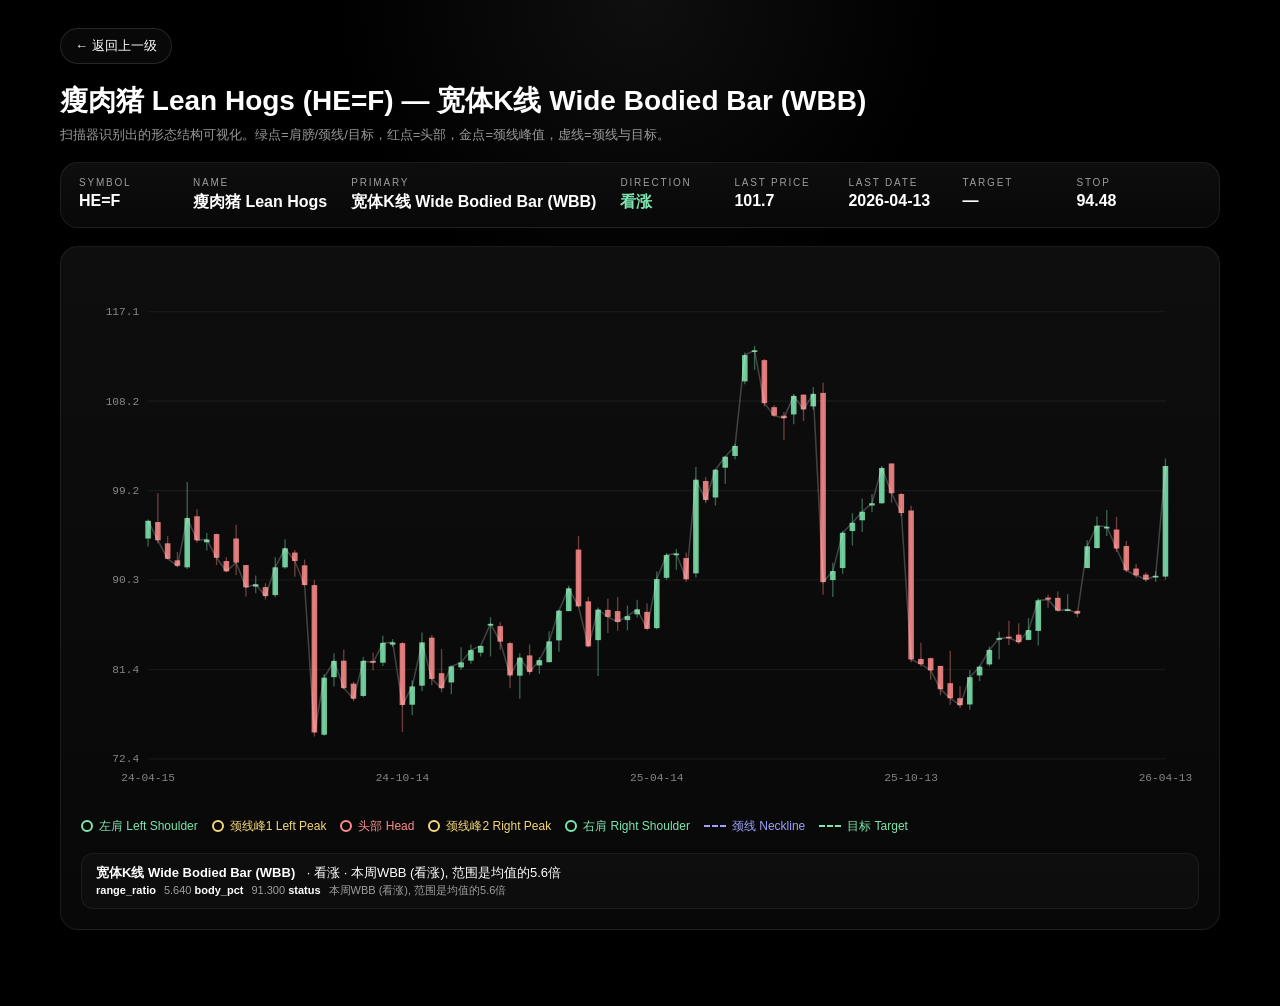
==== debug.html @ fc5777c6 "feat: Peter Brandt chart pattern gallery + weekly scanner - 11 animated classic patterns (gallery ta" ====
<!DOCTYPE html>
<html lang="zh-CN">
<head>
  <meta charset="UTF-8" />
  <meta name="viewport" content="width=device-width, initial-scale=1.0" />
  <title>Pattern Debug — Scanner Validation</title>
  <link rel="stylesheet" href="./style.css?v=7" />
  <style>
    .debug-wrap {
      max-width: 1200px;
      margin: 28px auto;
      padding: 0 20px 48px;
    }
    .debug-title { margin: 0 0 6px; font-size: 28px; font-weight: 600; }
    .debug-subtitle { margin: 0 0 18px; color: var(--muted); font-size: 13px; }
    .debug-meta {
      display: flex;
      flex-wrap: wrap;
      gap: 24px;
      padding: 14px 18px;
      border-radius: 18px;
      background:
        linear-gradient(180deg, rgba(255,255,255,0.035), rgba(255,255,255,0.01)),
        var(--panel);
      border: 1px solid var(--panel-border);
      margin-bottom: 18px;
    }
    .debug-meta-cell { display: flex; flex-direction: column; gap: 4px; min-width: 90px; }
    .debug-meta-label {
      font-size: 10px; letter-spacing: 0.18em; text-transform: uppercase;
      color: var(--muted);
    }
    .debug-meta-value { font-size: 16px; font-weight: 600; color: var(--text); }
    .debug-meta-value.bull { color: #7ee7b0; }
    .debug-meta-value.bear { color: #ff8c8c; }

    .chart-panel {
      padding: 20px;
      border-radius: 18px;
      background:
        linear-gradient(180deg, rgba(255,255,255,0.035), rgba(255,255,255,0.01)),
        var(--panel);
      border: 1px solid var(--panel-border);
    }
    .chart-svg {
      width: 100%;
      height: auto;
      aspect-ratio: 1000 / 480;
      display: block;
    }

    .legend {
      display: flex;
      flex-wrap: wrap;
      gap: 14px;
      margin-top: 14px;
      font-size: 12px;
      color: var(--muted);
    }
    .legend-item { display: inline-flex; align-items: center; gap: 6px; }
    .legend-dot {
      width: 12px; height: 12px; border-radius: 50%;
      border: 2px solid currentColor;
    }
    .legend-line {
      width: 22px; height: 0;
      border-top: 2px dashed currentColor;
    }

    .role-ls { color: #7ee7b0; }
    .role-lp { color: #f5d87a; }
    .role-head { color: #ff8c8c; }
    .role-rp { color: #f5d87a; }
    .role-rs { color: #7ee7b0; }
    .role-neckline { color: #a0a0ff; }
    .role-target { color: #7ee7b0; }

    .pattern-list {
      list-style: none;
      padding: 0; margin: 18px 0 0;
      display: grid; gap: 10px;
    }
    .pattern-list li {
      padding: 10px 14px;
      border-radius: 12px;
      background: rgba(255,255,255,0.025);
      border: 1px solid rgba(255,255,255,0.06);
      font-size: 13px;
    }
    .pattern-list li strong { color: var(--text); margin-right: 8px; }

    .back-link {
      appearance: none;
      cursor: pointer;
      font: inherit;
      display: inline-flex; align-items: center; gap: 6px;
      padding: 8px 14px; border-radius: 999px;
      border: 1px solid rgba(255,255,255,0.12);
      background: rgba(255,255,255,0.03);
      color: var(--text); text-decoration: none;
      font-size: 13px;
      margin-bottom: 18px;
    }
    .back-link:hover { background: rgba(255,255,255,0.08); }

    .anchor-label {
      font-family: "SF Mono", "JetBrains Mono", monospace;
      font-size: 10px;
      fill: rgba(255,255,255,0.9);
      text-anchor: middle;
      font-weight: 600;
    }
    .axis-label {
      font-size: 10px;
      fill: rgba(255,255,255,0.5);
      font-family: "SF Mono", "JetBrains Mono", monospace;
    }
  </style>
</head>
<body>
  <main class="debug-wrap">
    <button type="button" class="back-link" id="back-btn">← 返回上一级</button>
    <h1 class="debug-title" id="t-title">Pattern Debug</h1>
    <p class="debug-subtitle" id="t-subtitle">扫描器识别出的形态结构可视化。绿点=肩膀/颈线/目标，红点=头部，金点=颈线峰值，虚线=颈线与目标。</p>

    <div class="debug-meta" id="meta"></div>

    <section class="chart-panel">
      <svg id="chart" class="chart-svg" viewBox="0 0 1000 480" fill="none" aria-label="Pattern debug chart"></svg>
      <div class="legend">
        <span class="legend-item role-ls"><span class="legend-dot"></span>左肩 Left Shoulder</span>
        <span class="legend-item role-lp"><span class="legend-dot"></span>颈线峰1 Left Peak</span>
        <span class="legend-item role-head"><span class="legend-dot"></span>头部 Head</span>
        <span class="legend-item role-rp"><span class="legend-dot"></span>颈线峰2 Right Peak</span>
        <span class="legend-item role-rs"><span class="legend-dot"></span>右肩 Right Shoulder</span>
        <span class="legend-item role-neckline"><span class="legend-line"></span>颈线 Neckline</span>
        <span class="legend-item role-target"><span class="legend-line"></span>目标 Target</span>
      </div>
      <ul class="pattern-list" id="patterns"></ul>
    </section>
  </main>
  <script>
    const SVG_NS = "http://www.w3.org/2000/svg";
    const params = new URLSearchParams(location.search);
    const symbol = params.get("symbol") || "HE=F";
    const fileName = `debug-${symbol.replace(/[=-]/g, "").toLowerCase()}.json`;

    document.getElementById("back-btn").addEventListener("click", () => {
      if (history.length > 1 && document.referrer) {
        history.back();
      } else {
        location.href = "./";
      }
    });

    const chart = document.getElementById("chart");
    const metaEl = document.getElementById("meta");
    const patternsEl = document.getElementById("patterns");
    const titleEl = document.getElementById("t-title");

    const W = 1000, H = 480;
    const PAD = { top: 40, right: 30, bottom: 40, left: 60 };

    function create(tag, attrs = {}, text = "") {
      const el = document.createElementNS(SVG_NS, tag);
      for (const [k, v] of Object.entries(attrs)) el.setAttribute(k, v);
      if (text) el.textContent = text;
      return el;
    }

    function formatDate(str) {
      return str.slice(5); // MM-DD
    }

    function buildMeta(data) {
      const primary = data.primaryPattern || "—";
      const dir = data.netDirection || "";
      const dirClass = dir.includes("涨") ? "bull" : dir.includes("跌") ? "bear" : "";
      const cells = [
        ["Symbol", data.symbol],
        ["Name", data.name],
        ["Primary", primary],
        ["Direction", dir, dirClass],
        ["Last Price", data.lastPrice],
        ["Last Date", data.lastDate],
        ["Target", data.primaryTarget],
        ["Stop", data.stopLoss],
      ];
      metaEl.innerHTML = cells.map(([l, v, cls = ""]) =>
        `<div class="debug-meta-cell">
          <span class="debug-meta-label">${l}</span>
          <span class="debug-meta-value ${cls}">${v ?? "—"}</span>
        </div>`
      ).join("");
    }

    function listPatterns(data) {
      patternsEl.innerHTML = data.patterns.map((p) => {
        const extras = Object.entries(p)
          .filter(([k]) => !["pattern", "symbol", "name", "last_price", "last_date", "direction"].includes(k))
          .map(([k, v]) => `<strong>${k}</strong>${typeof v === "number" ? v.toFixed(3) : v}`)
          .join(" ");
        return `<li><strong>${p.pattern}</strong> · ${p.direction || ""} · ${p.status || ""}<br><span style="color:var(--muted);font-size:11px">${extras}</span></li>`;
      }).join("");
    }

    function drawChart(data) {
      const bars = data.bars;
      const closes = bars.map((b) => b.close);
      const highs = bars.map((b) => b.high);
      const lows = bars.map((b) => b.low);

      const neckline = data.patterns.find((p) => p.neckline)?.neckline;
      const target = data.primaryTarget;
      const stop = data.stopLoss;

      const yMin = Math.min(...lows, target ?? Infinity, stop ?? Infinity) * 0.97;
      const yMax = Math.max(...highs, target ?? -Infinity, stop ?? -Infinity) * 1.03;

      const innerW = W - PAD.left - PAD.right;
      const innerH = H - PAD.top - PAD.bottom;

      const xScale = (i) => PAD.left + (i / (bars.length - 1)) * innerW;
      const yScale = (p) => PAD.top + innerH - ((p - yMin) / (yMax - yMin)) * innerH;

      // Y grid lines
      const gridCount = 5;
      for (let g = 0; g <= gridCount; g++) {
        const price = yMin + (yMax - yMin) * (g / gridCount);
        const y = yScale(price);
        chart.appendChild(create("line", {
          x1: PAD.left, x2: W - PAD.right, y1: y, y2: y,
          stroke: "rgba(255,255,255,0.06)", "stroke-width": 1,
        }));
        chart.appendChild(create("text", {
          x: PAD.left - 8, y: y + 3, "text-anchor": "end", class: "axis-label",
        }, price.toFixed(1)));
      }

      // Candle-like line chart (HLC bars)
      bars.forEach((b, i) => {
        const x = xScale(i);
        const yH = yScale(b.high);
        const yL = yScale(b.low);
        const yC = yScale(b.close);
        const yO = yScale(b.open);
        const bullish = b.close >= b.open;
        const color = bullish ? "rgba(126,231,176,0.4)" : "rgba(255,140,140,0.4)";
        chart.appendChild(create("line", {
          x1: x, x2: x, y1: yH, y2: yL,
          stroke: color, "stroke-width": 1.2,
        }));
        const top = Math.min(yO, yC);
        const h = Math.max(1.5, Math.abs(yC - yO));
        const bodyColor = bullish ? "rgba(126,231,176,0.85)" : "rgba(255,140,140,0.85)";
        chart.appendChild(create("rect", {
          x: x - 2.5, y: top, width: 5, height: h,
          fill: bodyColor,
        }));
      });

      // Close line overlay (subtle)
      let linePath = "";
      closes.forEach((c, i) => {
        linePath += `${i === 0 ? "M" : "L"} ${xScale(i)} ${yScale(c)} `;
      });
      chart.appendChild(create("path", {
        d: linePath.trim(),
        stroke: "rgba(255,255,255,0.22)",
        "stroke-width": 1.4,
        fill: "none",
      }));

      // X axis dates
      const labelIndices = [0, Math.floor(bars.length * 0.25), Math.floor(bars.length * 0.5), Math.floor(bars.length * 0.75), bars.length - 1];
      labelIndices.forEach((i) => {
        chart.appendChild(create("text", {
          x: xScale(i), y: H - PAD.bottom + 20, "text-anchor": "middle", class: "axis-label",
        }, bars[i].date.slice(2)));
      });

      // Pattern anchors (Inv H&S or H&S Top)
      const hs = data.patterns.find((p) => p.left_shoulder !== undefined);
      if (hs) {
        const anchors = [
          { idx: hs.left_shoulder, role: "ls", label: "LS", color: "#7ee7b0", price: lows[hs.left_shoulder] },
          { idx: hs.left_peak, role: "lp", label: "LP", color: "#f5d87a", price: highs[hs.left_peak] },
          { idx: hs.head, role: "head", label: "HEAD", color: "#ff8c8c", price: lows[hs.head] },
          { idx: hs.right_peak, role: "rp", label: "RP", color: "#f5d87a", price: highs[hs.right_peak] },
          { idx: hs.right_shoulder, role: "rs", label: "RS", color: "#7ee7b0", price: lows[hs.right_shoulder] },
        ];

        // Lines connecting anchors (pattern shape)
        let shapePath = "";
        anchors.forEach((a, i) => {
          shapePath += `${i === 0 ? "M" : "L"} ${xScale(a.idx)} ${yScale(a.price)} `;
        });
        chart.appendChild(create("path", {
          d: shapePath.trim(),
          stroke: "rgba(255,255,255,0.55)",
          "stroke-width": 2.5,
          "stroke-dasharray": "0",
          fill: "none",
          class: "pattern-shape",
          opacity: 0,
        }));

        // Neckline (horizontal at hs.neckline, extended to last bar)
        if (hs.neckline) {
          const yNeck = yScale(hs.neckline);
          chart.appendChild(create("line", {
            x1: xScale(hs.left_peak), x2: W - PAD.right,
            y1: yNeck, y2: yNeck,
            stroke: "#a0a0ff",
            "stroke-width": 2,
            "stroke-dasharray": "6 4",
            class: "neckline-anim",
            opacity: 0,
          }));
          chart.appendChild(create("text", {
            x: W - PAD.right - 6, y: yNeck - 6, "text-anchor": "end",
            fill: "#a0a0ff", "font-size": "11px", "font-family": "monospace",
            class: "neckline-label", opacity: 0,
          }, `Neckline ${hs.neckline}`));
        }

        // Target line (horizontal)
        if (target) {
          const yT = yScale(target);
          chart.appendChild(create("line", {
            x1: xScale(hs.right_shoulder), x2: W - PAD.right,
            y1: yT, y2: yT,
            stroke: "#7ee7b0",
            "stroke-width": 2,
            "stroke-dasharray": "6 4",
            class: "target-anim", opacity: 0,
          }));
          chart.appendChild(create("text", {
            x: W - PAD.right - 6, y: yT - 6, "text-anchor": "end",
            fill: "#7ee7b0", "font-size": "11px", "font-family": "monospace",
            class: "target-label", opacity: 0,
          }, `Target ${target}`));
        }

        // Anchor markers (big dots with labels)
        anchors.forEach((a, i) => {
          const x = xScale(a.idx);
          const y = yScale(a.price);
          chart.appendChild(create("circle", {
            cx: x, cy: y, r: 0,
            fill: a.color, "fill-opacity": 0.25,
            stroke: a.color, "stroke-width": 2.5,
            class: "anchor-dot", "data-i": i,
          }));
          chart.appendChild(create("text", {
            x: x, y: a.role === "head" ? y + 22 : y - 12,
            class: "anchor-label",
            opacity: 0, "data-i": i,
            fill: a.color,
          }, a.label));
        });

        // Animate reveal
        animateReveal(anchors);
      }
    }

    function animateReveal(anchors) {
      const dots = document.querySelectorAll(".anchor-dot");
      const labels = document.querySelectorAll(".anchor-label");
      const shape = document.querySelector(".pattern-shape");
      const neckline = document.querySelector(".neckline-anim");
      const necklineLabel = document.querySelector(".neckline-label");
      const targetLine = document.querySelector(".target-anim");
      const targetLabel = document.querySelector(".target-label");

      let step = 0;
      function next() {
        if (step < anchors.length) {
          const d = dots[step];
          const l = labels[step];
          if (d) {
            d.setAttribute("r", "9");
            d.style.transition = "r 400ms ease";
          }
          if (l) {
            l.setAttribute("opacity", "1");
            l.style.transition = "opacity 400ms ease";
          }
          step++;
          setTimeout(next, 450);
        } else if (step === anchors.length) {
          if (shape) { shape.style.transition = "opacity 600ms ease"; shape.setAttribute("opacity", "0.9"); }
          step++;
          setTimeout(next, 650);
        } else if (step === anchors.length + 1) {
          if (neckline) { neckline.style.transition = "opacity 500ms ease"; neckline.setAttribute("opacity", "1"); }
          if (necklineLabel) { necklineLabel.style.transition = "opacity 500ms ease"; necklineLabel.setAttribute("opacity", "1"); }
          step++;
          setTimeout(next, 550);
        } else if (step === anchors.length + 2) {
          if (targetLine) { targetLine.style.transition = "opacity 500ms ease"; targetLine.setAttribute("opacity", "1"); }
          if (targetLabel) { targetLabel.style.transition = "opacity 500ms ease"; targetLabel.setAttribute("opacity", "1"); }
        }
      }
      setTimeout(next, 500);
    }

    fetch(`./data/${fileName}`)
      .then((r) => {
        if (!r.ok) throw new Error(`HTTP ${r.status}`);
        return r.json();
      })
      .then((data) => {
        const suffix = data.primaryPattern ? ` — ${data.primaryPattern}` : "";
        titleEl.textContent = `${data.name || data.symbol} (${data.symbol})${suffix}`;
        if ((!data.patterns || data.patterns.length === 0) && document.getElementById("t-subtitle")) {
          document.getElementById("t-subtitle").textContent = "该品种本周无识别形态，仅显示周线价格。";
        }
        buildMeta(data);
        drawChart(data);
        listPatterns(data);
      })
      .catch((err) => {
        titleEl.textContent = `加载失败 / Load failed: ${err.message}`;
      });
  </script>
</body>
</html>
---- style.css ----
:root {
  color-scheme: dark;
  --bg: #000;
  --panel: #050505;
  --panel-border: rgba(255, 255, 255, 0.08);
  --text: #fff;
  --muted: rgba(255, 255, 255, 0.6);
}

* {
  box-sizing: border-box;
}

html,
body {
  margin: 0;
  min-height: 100%;
}

body {
  font-family: "SF Pro Display", "PingFang SC", "Helvetica Neue", sans-serif;
  background:
    radial-gradient(circle at 50% 0%, rgba(255, 255, 255, 0.06), transparent 26%),
    #000;
  color: var(--text);
}

body.modal-open {
  overflow: hidden;
}

.page {
  min-height: 100vh;
  padding: 28px 20px 48px;
}

.hero {
  max-width: 1080px;
  margin: 0 auto 22px;
}

.hero-bar {
  display: flex;
  justify-content: flex-end;
  align-items: center;
  gap: 10px;
  margin-bottom: 14px;
}

.lang-switch {
  display: inline-flex;
  align-items: center;
  gap: 4px;
  padding: 3px;
  border-radius: 999px;
  border: 1px solid rgba(255, 255, 255, 0.1);
  background: rgba(255, 255, 255, 0.03);
}

.lang-button {
  appearance: none;
  border: 0;
  background: transparent;
  color: var(--muted);
  font: inherit;
  font-size: 11px;
  line-height: 1;
  padding: 7px 10px;
  border-radius: 999px;
  cursor: pointer;
}

.lang-button.is-active {
  background: rgba(255, 255, 255, 0.12);
  color: var(--text);
}

.repo-link {
  display: inline-flex;
  align-items: center;
  justify-content: center;
  gap: 6px;
  min-width: 78px;
  padding: 8px 11px;
  border-radius: 999px;
  border: 1px solid rgba(255, 255, 255, 0.12);
  background: rgba(255, 255, 255, 0.04);
  color: var(--text);
  text-decoration: none;
  font-size: 12px;
  line-height: 1;
  transition:
    background 180ms ease,
    border-color 180ms ease,
    transform 180ms ease;
}

.repo-link:hover {
  background: rgba(255, 255, 255, 0.08);
  border-color: rgba(255, 255, 255, 0.2);
  transform: translateY(-1px);
}

.repo-link-icon {
  width: 13px;
  height: 13px;
  flex-shrink: 0;
}

.repo-link-text {
  white-space: nowrap;
}

.showcase {
  max-width: 1080px;
  margin: 0 auto;
}

.eyebrow {
  margin: 0 0 10px;
  font-size: 11px;
  letter-spacing: 0.22em;
  text-transform: uppercase;
  color: var(--muted);
}

.hero h1 {
  margin: 0;
  font-size: clamp(24px, 4vw, 42px);
  line-height: 1.08;
  font-weight: 600;
}

.gallery {
  display: grid;
  grid-template-columns: repeat(auto-fit, minmax(220px, 1fr));
  gap: 14px;
}

.view-tabs {
  display: inline-flex;
  margin-top: 18px;
  padding: 4px;
  border-radius: 999px;
  border: 1px solid rgba(255, 255, 255, 0.1);
  background: rgba(255, 255, 255, 0.03);
  gap: 2px;
}

.view-tab {
  appearance: none;
  border: 0;
  background: transparent;
  color: var(--muted);
  font: inherit;
  font-size: 13px;
  line-height: 1;
  padding: 9px 18px;
  border-radius: 999px;
  cursor: pointer;
  transition: background 180ms ease, color 180ms ease;
}

.view-tab:hover {
  color: var(--text);
}

.view-tab.is-active {
  background: rgba(255, 255, 255, 0.14);
  color: var(--text);
}

.scan-view {
  display: flex;
  flex-direction: column;
  gap: 14px;
}

.scan-header {
  display: flex;
  justify-content: flex-start;
}

.scan-summary {
  display: flex;
  flex-wrap: wrap;
  gap: 10px;
  padding: 14px 18px;
  border: 1px solid var(--panel-border);
  border-radius: 18px;
  background:
    linear-gradient(180deg, rgba(255, 255, 255, 0.035), rgba(255, 255, 255, 0.01)),
    var(--panel);
  width: 100%;
}

.scan-summary-cell {
  display: flex;
  flex-direction: column;
  gap: 4px;
  min-width: 78px;
  padding: 4px 14px;
  border-right: 1px solid rgba(255, 255, 255, 0.06);
}

.scan-summary-cell:last-child {
  border-right: 0;
}

.scan-summary-meta {
  margin-left: auto;
  text-align: right;
}

.scan-summary-label {
  font-size: 10px;
  letter-spacing: 0.18em;
  text-transform: uppercase;
  color: var(--muted);
}

.scan-summary-value {
  font-size: 18px;
  font-weight: 600;
  color: var(--text);
}

.scan-bull { color: #7ee7b0; }
.scan-bear { color: #ff8c8c; }

.scan-empty {
  margin: 20px auto;
  color: var(--muted);
  font-size: 13px;
  text-align: center;
}

.scan-grid {
  display: grid;
  grid-template-columns: repeat(auto-fit, minmax(260px, 1fr));
  gap: 14px;
}

.scan-card {
  position: relative;
  padding: 16px;
  border: 1px solid var(--panel-border);
  border-radius: 18px;
  background:
    linear-gradient(180deg, rgba(255, 255, 255, 0.035), rgba(255, 255, 255, 0.01)),
    var(--panel);
  box-shadow:
    inset 0 1px 0 rgba(255, 255, 255, 0.04),
    0 24px 60px rgba(0, 0, 0, 0.36);
  cursor: pointer;
  transition: transform 180ms ease, border-color 180ms ease;
  display: flex;
  flex-direction: column;
  gap: 10px;
  text-decoration: none;
  color: inherit;
}

.scan-card:hover {
  transform: translateY(-2px);
  border-color: rgba(255, 255, 255, 0.2);
}

.scan-card-rank {
  position: absolute;
  top: 12px;
  right: 14px;
  font-family: "SF Mono", "JetBrains Mono", "Menlo", monospace;
  font-size: 10px;
  color: rgba(255, 255, 255, 0.3);
  letter-spacing: 0.08em;
}

.scan-card-head {
  display: flex;
  align-items: flex-start;
  justify-content: space-between;
  gap: 10px;
}

.scan-card-title {
  display: flex;
  flex-direction: column;
  gap: 3px;
  min-width: 0;
}

.scan-card-symbol {
  font-family: "SF Mono", "JetBrains Mono", "Menlo", monospace;
  font-size: 10px;
  letter-spacing: 0.1em;
  color: var(--muted);
}

.scan-card-name {
  font-size: 15px;
  font-weight: 600;
  color: var(--text);
  white-space: nowrap;
  overflow: hidden;
  text-overflow: ellipsis;
}

.scan-card-badge {
  font-size: 10px;
  padding: 4px 9px;
  border-radius: 999px;
  letter-spacing: 0.1em;
  text-transform: uppercase;
  font-weight: 600;
  white-space: nowrap;
}

.scan-card-badge.bull {
  background: rgba(126, 231, 176, 0.15);
  color: #7ee7b0;
  border: 1px solid rgba(126, 231, 176, 0.3);
}

.scan-card-badge.bear {
  background: rgba(255, 140, 140, 0.15);
  color: #ff8c8c;
  border: 1px solid rgba(255, 140, 140, 0.3);
}

.scan-card-badge.neutral {
  background: rgba(255, 255, 255, 0.06);
  color: rgba(255, 255, 255, 0.7);
  border: 1px solid rgba(255, 255, 255, 0.12);
}

.scan-card-strength {
  display: flex;
  align-items: baseline;
  gap: 10px;
  padding: 2px 0 4px;
}

.scan-card-final {
  font-family: "SF Mono", "JetBrains Mono", "Menlo", monospace;
  font-size: 13px;
  color: var(--muted);
}

.scan-card-patterns {
  display: flex;
  flex-wrap: wrap;
  gap: 6px;
}

.scan-pattern-chip {
  font-size: 11px;
  padding: 4px 9px;
  border-radius: 999px;
  border: 1px solid rgba(255, 255, 255, 0.1);
  background: rgba(255, 255, 255, 0.03);
  color: #f2f2f2;
}

.scan-pattern-chip.bull { border-color: rgba(126, 231, 176, 0.35); color: #9ff0c2; }
.scan-pattern-chip.bear { border-color: rgba(255, 140, 140, 0.35); color: #ffa8a8; }

.scan-card-score {
  color: #f5d87a;
  letter-spacing: 0.12em;
  font-size: 14px;
}

.universe-view {
  display: flex;
  flex-direction: column;
  gap: 20px;
}

.universe-header {
  padding: 14px 18px;
  border: 1px solid var(--panel-border);
  border-radius: 18px;
  background:
    linear-gradient(180deg, rgba(255, 255, 255, 0.035), rgba(255, 255, 255, 0.01)),
    var(--panel);
  display: flex;
  flex-direction: column;
  gap: 4px;
}

.universe-meta {
  display: flex;
  align-items: baseline;
  gap: 12px;
}

.universe-meta-label {
  font-size: 12px;
  letter-spacing: 0.16em;
  text-transform: uppercase;
  color: var(--muted);
}

.universe-meta-count {
  font-size: 24px;
  font-weight: 600;
  color: var(--text);
}

.universe-hint {
  margin: 0;
  font-size: 12px;
  color: var(--muted);
}

.universe-groups {
  display: flex;
  flex-direction: column;
  gap: 18px;
}

.universe-group {
  border: 1px solid var(--panel-border);
  border-radius: 18px;
  background:
    linear-gradient(180deg, rgba(255, 255, 255, 0.02), rgba(255, 255, 255, 0.005)),
    var(--panel);
  padding: 18px;
}

.universe-group-head {
  display: flex;
  align-items: baseline;
  justify-content: space-between;
  margin-bottom: 14px;
  gap: 12px;
}

.universe-group-title {
  font-size: 15px;
  font-weight: 600;
  color: var(--text);
  margin: 0;
}

.universe-group-count {
  font-size: 11px;
  letter-spacing: 0.14em;
  text-transform: uppercase;
  color: var(--muted);
}

.universe-grid {
  display: grid;
  grid-template-columns: repeat(auto-fill, minmax(200px, 1fr));
  gap: 10px;
}

.universe-cell {
  display: flex;
  flex-direction: column;
  gap: 6px;
  padding: 10px 12px;
  border-radius: 12px;
  border: 1px solid rgba(255, 255, 255, 0.06);
  background: rgba(255, 255, 255, 0.02);
  text-decoration: none;
  color: inherit;
  cursor: pointer;
  transition: background 150ms ease, border-color 150ms ease, transform 150ms ease;
}

.universe-cell:hover {
  background: rgba(255, 255, 255, 0.05);
  border-color: rgba(255, 255, 255, 0.18);
  transform: translateY(-1px);
}

.universe-cell-top {
  display: flex;
  align-items: center;
  justify-content: space-between;
  gap: 8px;
}

.universe-cell-symbol {
  font-family: "SF Mono", "JetBrains Mono", "Menlo", monospace;
  font-size: 10px;
  letter-spacing: 0.08em;
  color: var(--muted);
}

.universe-cell-chart {
  height: 48px;
  border-radius: 6px;
  background: rgba(255, 255, 255, 0.015);
  display: flex;
  align-items: stretch;
  overflow: hidden;
}

.universe-cell-chart svg {
  width: 100%;
  height: 100%;
}

.universe-cell-chart-empty {
  flex: 1;
  display: grid;
  place-items: center;
  color: rgba(255, 255, 255, 0.25);
  font-size: 12px;
}

.universe-cell-name {
  font-size: 13px;
  color: var(--text);
  white-space: nowrap;
  overflow: hidden;
  text-overflow: ellipsis;
  font-weight: 500;
}

.scan-card-details {
  display: grid;
  grid-template-columns: max-content 1fr max-content 1fr;
  column-gap: 12px;
  row-gap: 5px;
  padding: 10px 0 0;
  border-top: 1px solid rgba(255, 255, 255, 0.06);
  margin: 0;
}

.scan-card-details dt {
  font-size: 10px;
  letter-spacing: 0.12em;
  text-transform: uppercase;
  color: var(--muted);
  align-self: center;
}

.scan-card-details dd {
  margin: 0;
  font-size: 13px;
  color: #f2f2f2;
  font-family: "SF Mono", "JetBrains Mono", "Menlo", monospace;
}

.curve-card {
  padding: 15px 15px 14px;
  border: 1px solid var(--panel-border);
  border-radius: 18px;
  background:
    linear-gradient(180deg, rgba(255, 255, 255, 0.035), rgba(255, 255, 255, 0.01)),
    var(--panel);
  box-shadow:
    inset 0 1px 0 rgba(255, 255, 255, 0.04),
    0 24px 60px rgba(0, 0, 0, 0.36);
  cursor: pointer;
  transition:
    transform 180ms ease,
    border-color 180ms ease,
    background 180ms ease;
}

.curve-card:hover {
  transform: translateY(-2px);
  border-color: rgba(255, 255, 255, 0.16);
}

.curve-card.is-active {
  border-color: rgba(255, 255, 255, 0.24);
  background:
    linear-gradient(180deg, rgba(255, 255, 255, 0.06), rgba(255, 255, 255, 0.015)),
    var(--panel);
}

.curve-frame {
  min-height: 180px;
  display: grid;
  place-items: center;
  border-radius: 14px;
  background:
    radial-gradient(circle, rgba(255, 255, 255, 0.055), transparent 58%),
    rgba(255, 255, 255, 0.01);
}

.curve-svg {
  width: 118px;
  height: 118px;
  overflow: visible;
  flex-shrink: 0;
}

.curve-meta {
  display: flex;
  align-items: baseline;
  justify-content: space-between;
  gap: 10px;
  margin-top: 12px;
}

.curve-title {
  margin: 0;
  font-size: 14px;
  font-weight: 600;
}

.curve-tag {
  font-size: 10px;
  letter-spacing: 0.12em;
  text-transform: uppercase;
  color: var(--muted);
  white-space: nowrap;
}

.curve-desc {
  margin: 8px 0 0;
  font-size: 12px;
  line-height: 1.5;
  color: var(--muted);
}

.viewer-modal {
  position: fixed;
  inset: 0;
  z-index: 40;
  display: grid;
  place-items: center;
  overflow-y: auto;
  overscroll-behavior: contain;
  padding: 20px 16px;
  opacity: 0;
  pointer-events: none;
  visibility: hidden;
  transition: opacity 220ms ease, visibility 0s linear 220ms;
}

.viewer-backdrop {
  position: absolute;
  inset: 0;
  background: rgba(0, 0, 0, 0.74);
  backdrop-filter: blur(10px);
  opacity: 0;
  transition: opacity 260ms ease;
}

.viewer-modal.is-open,
.viewer-modal.is-entering {
  opacity: 1;
  pointer-events: auto;
  visibility: visible;
  transition: opacity 220ms ease, visibility 0s linear 0s;
}

.viewer-modal.is-open .viewer-backdrop,
.viewer-modal.is-entering .viewer-backdrop {
  opacity: 1;
}

.viewer {
  position: relative;
  z-index: 1;
  width: min(1040px, calc(100vw - 32px));
  display: grid;
  grid-template-columns: minmax(0, 1fr) minmax(300px, 0.9fr);
  gap: 14px;
  opacity: 0;
  transform-origin: top left;
  transform:
    translate(var(--viewer-translate-x, 0), var(--viewer-translate-y, 0))
    scale(var(--viewer-scale, 0.92));
  transition:
    transform 360ms cubic-bezier(0.2, 0.8, 0.2, 1),
    opacity 220ms ease;
}

.viewer-modal.is-open .viewer {
  opacity: 1;
  transform: translate(0, 0) scale(1);
}

.viewer-preview,
.viewer-code-panel {
  border: 1px solid var(--panel-border);
  border-radius: 20px;
  background:
    linear-gradient(180deg, rgba(255, 255, 255, 0.035), rgba(255, 255, 255, 0.01)),
    var(--panel);
  box-shadow:
    inset 0 1px 0 rgba(255, 255, 255, 0.04),
    0 24px 60px rgba(0, 0, 0, 0.36);
  min-height: 0;
}

.viewer-preview {
  padding: 18px;
  min-width: 0;
}

.viewer-stage {
  min-height: 320px;
  display: grid;
  place-items: center;
  border-radius: 16px;
  background:
    radial-gradient(circle, rgba(255, 255, 255, 0.06), transparent 60%),
    rgba(255, 255, 255, 0.01);
}

.viewer-svg {
  width: min(100%, 250px);
  height: auto;
  aspect-ratio: 1;
  overflow: visible;
  flex-shrink: 0;
}

.viewer-copy {
  margin-top: 14px;
}

.viewer-section {
  margin-top: 18px;
}

.viewer-notes-block {
  margin-top: 14px;
}

.viewer-trading {
  margin: 0;
  padding: 12px 14px;
  border-radius: 14px;
  border: 1px solid rgba(255, 255, 255, 0.06);
  background: rgba(255, 255, 255, 0.025);
  display: grid;
  grid-template-columns: max-content 1fr;
  column-gap: 14px;
  row-gap: 8px;
}

.viewer-trading dt {
  font-size: 11px;
  letter-spacing: 0.08em;
  text-transform: uppercase;
  color: var(--muted);
  line-height: 1.5;
  align-self: start;
}

.viewer-trading dd {
  margin: 0;
  font-size: 13px;
  line-height: 1.5;
  color: #f2f2f2;
}

.viewer-trading dd.reliability {
  letter-spacing: 0.18em;
  color: #f5d87a;
}

.viewer-trading dd.direction-bull {
  color: #7ee7b0;
}

.viewer-trading dd.direction-bear {
  color: #ff8c8c;
}

.viewer-trading dd.direction-neutral {
  color: #f2f2f2;
}

.viewer-checklist {
  list-style: none;
  margin: 0;
  padding: 12px 14px;
  border-radius: 14px;
  border: 1px solid rgba(255, 255, 255, 0.06);
  background: rgba(255, 255, 255, 0.025);
  display: grid;
  gap: 8px;
}

.viewer-checklist li {
  display: grid;
  grid-template-columns: 16px 1fr;
  gap: 10px;
  align-items: start;
  font-size: 13px;
  line-height: 1.5;
  color: #f2f2f2;
}

.viewer-checklist li::before {
  content: "";
  width: 14px;
  height: 14px;
  margin-top: 3px;
  border-radius: 4px;
  border: 1px solid rgba(255, 255, 255, 0.3);
  background:
    linear-gradient(135deg, rgba(126, 231, 176, 0.35), rgba(126, 231, 176, 0.08));
  background-image:
    url("data:image/svg+xml;utf8,<svg xmlns='http://www.w3.org/2000/svg' viewBox='0 0 14 14' fill='none' stroke='%237ee7b0' stroke-width='2.2' stroke-linecap='round' stroke-linejoin='round'><polyline points='3 7.5 6 10.5 11 4.5'/></svg>");
  background-size: 12px 12px;
  background-position: center;
  background-repeat: no-repeat;
}

.viewer-notes {
  list-style: none;
  margin: 0;
  padding: 12px 14px;
  border-radius: 14px;
  border: 1px solid rgba(255, 255, 255, 0.06);
  background: rgba(255, 255, 255, 0.025);
  display: grid;
  gap: 10px;
}

.viewer-notes li {
  font-size: 13px;
  line-height: 1.6;
  color: #f2f2f2;
  padding-left: 14px;
  position: relative;
}

.viewer-notes li::before {
  content: "▸";
  position: absolute;
  left: 0;
  color: rgba(255, 255, 255, 0.4);
}

.viewer-notes li.notes-subheading {
  padding-left: 0;
  margin-top: 6px;
  padding-top: 10px;
  border-top: 1px solid rgba(255, 255, 255, 0.08);
  font-size: 11px;
  letter-spacing: 0.18em;
  text-transform: uppercase;
  color: rgba(255, 255, 255, 0.55);
  line-height: 1.4;
}

.viewer-notes li.notes-subheading::before {
  content: "";
}

.viewer-notes li.notes-rule::before {
  content: "●";
  font-size: 9px;
  top: 3px;
  color: #f5d87a;
}

.viewer-tag,
.viewer-code-label {
  margin: 0 0 8px;
  font-size: 11px;
  letter-spacing: 0.18em;
  text-transform: uppercase;
  color: var(--muted);
}

.viewer-title {
  margin: 0;
  font-size: clamp(20px, 2.8vw, 28px);
  line-height: 1.08;
}

.viewer-desc {
  margin: 10px 0 0;
  max-width: 56ch;
  font-size: 13px;
  line-height: 1.6;
  color: var(--muted);
}

.viewer-code-panel {
  padding: 14px;
  min-width: 0;
  overflow: auto;
}

.viewer-code-head {
  display: flex;
  align-items: center;
  justify-content: space-between;
  gap: 12px;
  margin-bottom: 12px;
}

.viewer-actions {
  display: flex;
  align-items: center;
  gap: 8px;
}

.viewer-close {
  appearance: none;
  border: 1px solid rgba(255, 255, 255, 0.12);
  background: rgba(255, 255, 255, 0.03);
  color: var(--text);
  border-radius: 999px;
  padding: 8px 12px;
  font: inherit;
  cursor: pointer;
}

.viewer-code {
  margin: 0;
  min-height: 200px;
  max-height: calc(100vh - 170px);
  overflow: auto;
  padding: 14px;
  border-radius: 14px;
  background: #020202;
  border: 1px solid rgba(255, 255, 255, 0.06);
  color: #f5f5f5;
  font-family: "SF Pro Display", "PingFang SC", "Helvetica Neue", sans-serif;
  font-size: 13px;
  line-height: 1.6;
}

@media (max-width: 640px) {
  .page {
    padding: 22px 14px 32px;
  }

  .showcase {
    max-width: 1200px;
  }

  .gallery {
    grid-template-columns: 1fr;
  }

  .viewer {
    width: min(100vw - 24px, 760px);
    grid-template-columns: 1fr;
  }

  .viewer-trading {
    grid-template-columns: 1fr;
    row-gap: 4px;
  }

  .viewer-trading dt {
    margin-top: 6px;
  }

  .viewer-stage {
    min-height: 240px;
  }

  .curve-frame {
    min-height: 170px;
  }
}
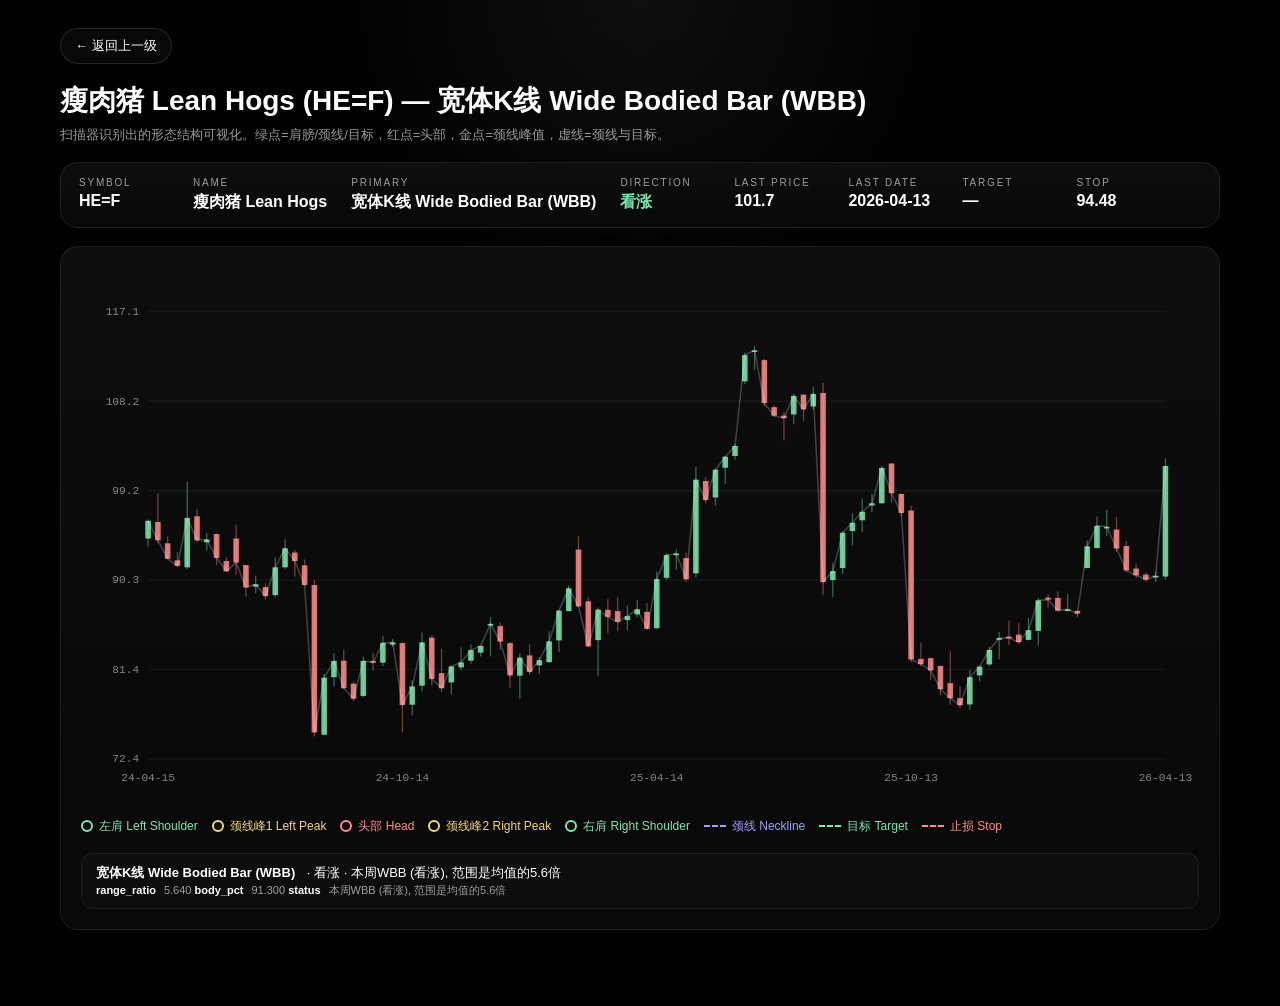
==== commit bb580023: "feat: draw stop-loss line in pattern debug view Adds a dashed red horizontal stop line alongside nec" ====
--- a/debug.html
+++ b/debug.html
@@ -74,6 +74,7 @@
     .role-rs { color: #7ee7b0; }
     .role-neckline { color: #a0a0ff; }
     .role-target { color: #7ee7b0; }
+    .role-stop { color: #ff8c8c; }
 
     .pattern-list {
       list-style: none;
@@ -135,6 +136,7 @@
         <span class="legend-item role-rs"><span class="legend-dot"></span>右肩 Right Shoulder</span>
         <span class="legend-item role-neckline"><span class="legend-line"></span>颈线 Neckline</span>
         <span class="legend-item role-target"><span class="legend-line"></span>目标 Target</span>
+        <span class="legend-item role-stop"><span class="legend-line"></span>止损 Stop</span>
       </div>
       <ul class="pattern-list" id="patterns"></ul>
     </section>
@@ -342,6 +344,24 @@
           }, `Target ${target}`));
         }
 
+        // Stop-loss line (horizontal)
+        if (stop) {
+          const yS = yScale(stop);
+          chart.appendChild(create("line", {
+            x1: xScale(hs.right_shoulder), x2: W - PAD.right,
+            y1: yS, y2: yS,
+            stroke: "#ff8c8c",
+            "stroke-width": 2,
+            "stroke-dasharray": "6 4",
+            class: "stop-anim", opacity: 0,
+          }));
+          chart.appendChild(create("text", {
+            x: W - PAD.right - 6, y: yS - 6, "text-anchor": "end",
+            fill: "#ff8c8c", "font-size": "11px", "font-family": "monospace",
+            class: "stop-label", opacity: 0,
+          }, `Stop ${stop}`));
+        }
+
         // Anchor markers (big dots with labels)
         anchors.forEach((a, i) => {
           const x = xScale(a.idx);
@@ -369,10 +389,11 @@
       const dots = document.querySelectorAll(".anchor-dot");
       const labels = document.querySelectorAll(".anchor-label");
       const shape = document.querySelector(".pattern-shape");
-      const neckline = document.querySelector(".neckline-anim");
-      const necklineLabel = document.querySelector(".neckline-label");
-      const targetLine = document.querySelector(".target-anim");
-      const targetLabel = document.querySelector(".target-label");
+      const fadeIn = (el) => {
+        if (!el) return;
+        el.style.transition = "opacity 500ms ease";
+        el.setAttribute("opacity", "1");
+      };
 
       let step = 0;
       function next() {
@@ -394,13 +415,18 @@
           step++;
           setTimeout(next, 650);
         } else if (step === anchors.length + 1) {
-          if (neckline) { neckline.style.transition = "opacity 500ms ease"; neckline.setAttribute("opacity", "1"); }
-          if (necklineLabel) { necklineLabel.style.transition = "opacity 500ms ease"; necklineLabel.setAttribute("opacity", "1"); }
+          fadeIn(document.querySelector(".neckline-anim"));
+          fadeIn(document.querySelector(".neckline-label"));
           step++;
           setTimeout(next, 550);
         } else if (step === anchors.length + 2) {
-          if (targetLine) { targetLine.style.transition = "opacity 500ms ease"; targetLine.setAttribute("opacity", "1"); }
-          if (targetLabel) { targetLabel.style.transition = "opacity 500ms ease"; targetLabel.setAttribute("opacity", "1"); }
+          fadeIn(document.querySelector(".target-anim"));
+          fadeIn(document.querySelector(".target-label"));
+          step++;
+          setTimeout(next, 550);
+        } else if (step === anchors.length + 3) {
+          fadeIn(document.querySelector(".stop-anim"));
+          fadeIn(document.querySelector(".stop-label"));
         }
       }
       setTimeout(next, 500);
